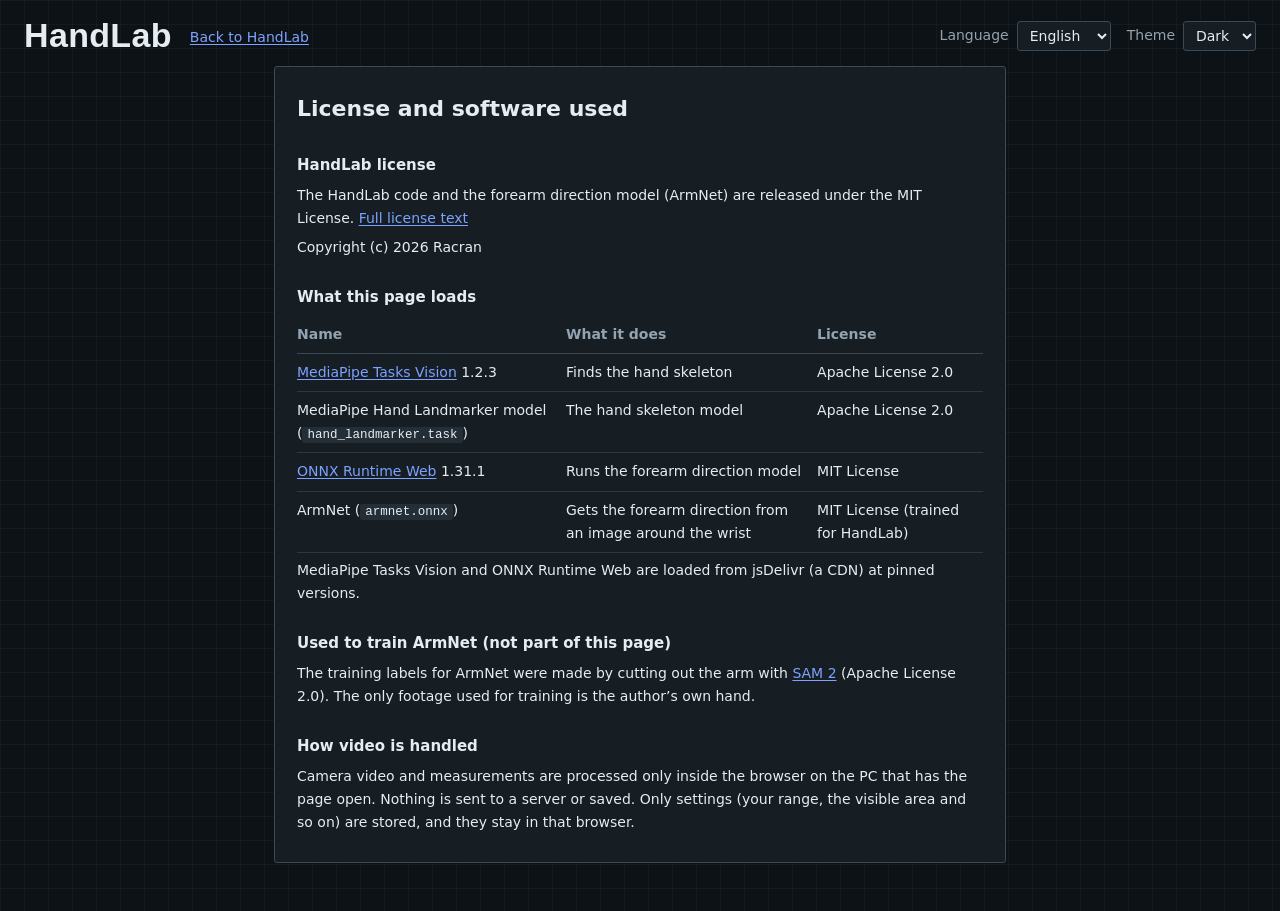
==== licenses.html @ e19c3f6b "Dark theme by default with a light option; fixed "Language" label Co-Authored-By: Claude Fable 5.2 <" ====
<!doctype html>
<html lang="en">
<head>
<meta charset="utf-8">
<meta name="viewport" content="width=device-width, initial-scale=1">
<title>HandLab — License and software used</title>
<link rel="icon" href="data:image/svg+xml,%3Csvg xmlns='http://www.w3.org/2000/svg' viewBox='0 0 32 32'%3E%3Crect width='32' height='32' rx='4' fill='%23f6f8f9'/%3E%3Cpath d='M5 24a11 11 0 0 1 22 0' fill='none' stroke='%2313232d' stroke-width='3'/%3E%3Cpath d='M16 24l6-13' stroke='%23d12f2a' stroke-width='3' stroke-linecap='round'/%3E%3Ccircle cx='16' cy='24' r='2.6' fill='%2313232d'/%3E%3C/svg%3E">
<script>try { document.documentElement.dataset.theme = (JSON.parse(localStorage.getItem("handlab.v1") || "{}").theme) || "dark"; } catch (e) { document.documentElement.dataset.theme = "dark"; }</script>
<link rel="stylesheet" href="style.css">
</head>
<body>
<header class="top">
  <div class="wordmark"><a href="./">HandLab</a></div>
  <p><a href="./" data-t="lic.back"></a></p>
  <div class="prefs">
    <label>Language <select id="langSel"></select></label>
    <label>Theme <select id="themeSel"><option value="dark">Dark</option><option value="light">Light</option></select></label>
  </div>
</header>

<main class="doc">
  <div class="sheet">
    <h1 data-t="lic.title"></h1>

    <h2 data-t="lic.mitTitle"></h2>
    <p id="mit"></p>
    <p>Copyright (c) 2026 Racran</p>

    <h2 data-t="lic.loads"></h2>
    <table>
      <tr><th data-t="lic.name"></th><th data-t="lic.role"></th><th data-t="lic.license"></th></tr>
      <tr>
        <td><a href="https://github.com/google-ai-edge/mediapipe" target="_blank" rel="noopener">MediaPipe Tasks Vision</a> 1.2.3</td>
        <td data-t="lic.r1"></td>
        <td>Apache License 2.0</td>
      </tr>
      <tr>
        <td><span data-t="lic.r2n"></span> (<code>hand_landmarker.task</code>)</td>
        <td data-t="lic.r2"></td>
        <td>Apache License 2.0</td>
      </tr>
      <tr>
        <td><a href="https://github.com/microsoft/onnxruntime" target="_blank" rel="noopener">ONNX Runtime Web</a> 1.31.1</td>
        <td data-t="lic.r3"></td>
        <td>MIT License</td>
      </tr>
      <tr>
        <td>ArmNet (<code>armnet.onnx</code>)</td>
        <td data-t="lic.r4"></td>
        <td data-t="lic.own"></td>
      </tr>
    </table>
    <p data-t="lic.cdn"></p>

    <h2 data-t="lic.trainTitle"></h2>
    <p id="train"></p>

    <h2 data-t="lic.privacyTitle"></h2>
    <p data-t="lic.privacy"></p>
  </div>
</main>

<script type="module">
import { loadSettings, saveSettings } from "./handlab.js";
import { LANGS, setLang, t, applyI18n } from "./i18n.js";

const $ = (id) => document.getElementById(id);
const settings = loadSettings();
function show() {
  applyI18n();
  document.title = "HandLab — " + t("lic.title");
  $("mit").innerHTML = t("lic.mit", { a: '<a href="LICENSE.txt">', z: "</a>" });
  $("train").innerHTML = t("lic.train", { a: '<a href="https://github.com/facebookresearch/sam2" target="_blank" rel="noopener">', z: "</a>" });
}
for (const [code, name] of Object.entries(LANGS)) { const o = document.createElement("option"); o.value = code; o.textContent = name; $("langSel").append(o); }
$("langSel").value = setLang(settings.lang);
$("langSel").onchange = (e) => { settings.lang = setLang(e.target.value); saveSettings(settings); show(); };
$("themeSel").value = settings.theme === "light" ? "light" : "dark";
$("themeSel").onchange = (e) => { settings.theme = e.target.value; document.documentElement.dataset.theme = settings.theme; saveSettings(settings); };
show();
</script>
</body>
</html>
---- style.css ----
/* HandLab の見た目。
   考え方：関節の角度を測る器具（ゴニオメーター）と、実験室の方眼紙。
   - 主役は半円の計器（テンション）ひとつ。ほかは静かにする
   - 色は 5 つ：台（方眼紙）、紙、インク、コバルト（操作できるもの）、赤（テンションが高い）
   - 数字と題字は Bahnschrift（Windows に入っている DIN 系の書体。計器の目盛りの字に近い）。本文は各言語のシステム書体 */
/* 既定は黒基調（夜の計器盤）。Theme を Light にすると、明るい紙の色になる */
:root {
  color-scheme: dark;
  --bench: #0d1216;   /* 台 */
  --sheet: #161d23;   /* 紙 */
  --ink: #e6edf2;     /* 字と、計器の線 */
  --soft: #93a3af;    /* 補足の字 */
  --rule: #2c3944;    /* 罫線 */
  --edge: #3b4a57;    /* 紙や部品の縁 */
  --blue: #7da2ff;    /* リンクと、選択の印 */
  --primary: #2f5fe6; /* 「次にやること」のボタン */
  --primary-hover: #416ff0;
  --hover: #212b34;   /* ボタンに乗ったとき */
  --code: #232e37;    /* コードの地 */
  --notice: #1b2740;  /* お知らせの地 */
  --cover: #0a0e11;   /* 始める前の映像の地 */
  --red: #ff5a52;     /* テンションが高い */
  --grid: rgba(255, 255, 255, .035);
}
:root[data-theme="light"] {
  color-scheme: light;
  --bench: #dce3e8;
  --sheet: #f6f8f9;
  --ink: #13232d;
  --soft: #55697a;
  --rule: #aebbc4;
  --edge: #13232d;
  --blue: #1d4ed8;
  --primary: #1d4ed8;
  --primary-hover: #1a43bb;
  --hover: #ffffff;
  --code: #e7ecef;
  --notice: #e9eef8;
  --cover: #13232d;
  --red: #d12f2a;
  --grid: rgba(19, 35, 45, .06);
}
:root {
  --num: Bahnschrift, "DIN Alternate", "Roboto Condensed", "Arial Narrow", sans-serif;
  --body: "Segoe UI", system-ui, sans-serif;
}
:lang(ja) { --body: "Yu Gothic UI", "Hiragino Sans", Meiryo, sans-serif; }
:lang(zh-Hans) { --body: "Microsoft YaHei UI", "PingFang SC", "Noto Sans SC", sans-serif; }
:lang(ko) { --body: "Malgun Gothic", "Apple SD Gothic Neo", "Noto Sans KR", sans-serif; }

* { box-sizing: border-box; }
body {
  margin: 0; color: var(--ink); font: 14px/1.65 var(--body);
  background-color: var(--bench);
  background-image: linear-gradient(var(--grid) 1px, transparent 1px), linear-gradient(90deg, var(--grid) 1px, transparent 1px);
  background-size: 24px 24px;
}
a { color: var(--blue); text-underline-offset: 2px; }
:focus-visible { outline: 2px solid var(--blue); outline-offset: 2px; }

/* 題字 */
.top { display: flex; align-items: flex-end; gap: 18px; padding: 18px 24px 14px; flex-wrap: wrap; }
.wordmark { font: 600 34px/1 var(--num); font-stretch: 80%; letter-spacing: .01em; margin: 0; }
.wordmark a { color: inherit; text-decoration: none; }
.top p { margin: 0 0 3px; color: var(--soft); flex: 1; min-width: 200px; }
.prefs { display: flex; align-items: center; gap: 16px; color: var(--soft); margin-bottom: 1px; flex-wrap: wrap; }
.prefs label { display: flex; align-items: center; gap: 8px; }

/* 操作するもの */
button, select, input[type=text] { font: inherit; color: var(--ink); background: var(--sheet); border: 1.5px solid var(--edge); border-radius: 3px; }
button { padding: 7px 14px; cursor: pointer; }
button:hover { background: var(--hover); }
button.primary { background: var(--primary); border-color: var(--primary); color: #fff; font-weight: 600; }
button.primary:hover { background: var(--primary-hover); }
button.big { padding: 13px 22px; font-size: 16px; }
button.wide { width: 100%; }
button:disabled { opacity: .5; cursor: default; }
select { padding: 5px 8px; min-width: 0; }
input[type=text] { padding: 6px 8px; min-width: 0; }
input[type=checkbox] { accent-color: var(--primary); width: 16px; height: 16px; margin: 0; }
code { font: 12.5px/1.5 Consolas, "Cascadia Mono", monospace; background: var(--code); padding: 1px 5px; border-radius: 2px; word-break: break-all; }

/* 配置：左に映像、右に 1 枚の紙（計器 → 手順 1・2・3） */
.bench { display: grid; grid-template-columns: minmax(0, 1fr) 372px; gap: 20px; padding: 0 24px 20px; align-items: start; }
.bench > div:first-child { position: sticky; top: 12px; }  /* 右の紙を下まで読んでも、映像は見えたままにする */
@media (max-width: 940px) { .bench { grid-template-columns: 1fr; } .bench > div:first-child { position: static; } }
.sheet { background: var(--sheet); border: 1.5px solid var(--edge); border-radius: 3px; }
.sheet > section { padding: 14px 16px 16px; border-top: 1.5px solid var(--edge); }
.sheet > section:first-child { border-top: 0; }
.step h2 { display: flex; align-items: center; gap: 10px; font-size: 15px; font-weight: 600; margin: 0 0 10px; }
.step h2 .n { font: 600 15px/1 var(--num); width: 24px; height: 24px; border: 1.5px solid var(--ink); border-radius: 50%;
  display: grid; place-items: center; flex: none; padding-top: 1px; }
.hint { color: var(--soft); font-size: 12.5px; margin: 8px 0 0; }
.rows { display: grid; grid-template-columns: auto 1fr; gap: 3px 12px; margin: 0; }
.rows dt { color: var(--soft); }
.rows dd { margin: 0; text-align: right; font-variant-numeric: tabular-nums; overflow-wrap: anywhere; }
.field { display: flex; align-items: center; justify-content: space-between; gap: 10px; margin-top: 10px; }
.check { display: flex; align-items: center; gap: 8px; margin-top: 10px; cursor: pointer; }
.gap { margin-top: 12px; }
.notice { border-left: 4px solid var(--blue); background: var(--notice); padding: 8px 12px; margin-top: 10px; }
.notice .hint { margin-top: 4px; }
.notice .buttons { display: flex; gap: 8px; margin-top: 10px; flex-wrap: wrap; }
.copyrow { display: flex; gap: 6px; margin-top: 6px; }
.copyrow input { flex: 1; font: 12.5px/1.4 Consolas, monospace; }
details { margin-top: 10px; border-top: 1px solid var(--rule); padding-top: 8px; }
summary { cursor: pointer; font-weight: 600; }
ol { margin: 6px 0 0; padding-left: 22px; }
ol li { margin: 3px 0; }

/* 計器（テンション） */
.dial svg { display: block; width: 100%; max-width: 340px; height: auto; margin: 0 auto; }
.dial .arc { fill: none; stroke: var(--ink); stroke-width: 3; }
.dial .arc.hot { stroke: var(--red); stroke-width: 7; }
.dial .tick { stroke: var(--ink); stroke-width: 1.5; }
.dial .tick.minor { stroke: var(--soft); stroke-width: 1; }
.dial text { font: 600 12px var(--num); fill: var(--soft); text-anchor: middle; }
.dial #needle { transform-origin: 120px 124px; }
.dial #needle line { stroke: var(--ink); stroke-width: 3; stroke-linecap: round; }
.dial #needle circle { fill: var(--ink); }
.dial #needle.idle { opacity: .3; }
.dial #needle.hot line { stroke: var(--red); }
.dial #needle.hot circle { fill: var(--red); }
@keyframes selftest { 0% { transform: rotate(0deg); } 35% { transform: rotate(-80deg); } 75% { transform: rotate(80deg); } 100% { transform: rotate(0deg); } }
@media (prefers-reduced-motion: no-preference) { .dial #needle.selftest { animation: selftest 1.5s cubic-bezier(.5, 0, .3, 1) .25s both; } }
.readout { display: flex; align-items: baseline; justify-content: center; gap: 6px; margin-top: 2px; }
.readout output { font: 600 56px/1 var(--num); font-stretch: 80%; font-variant-numeric: tabular-nums; min-width: 2.6ch; text-align: right; }
.readout .unit { font: 600 22px/1 var(--num); color: var(--soft); }
.readout.hot output { color: var(--red); }
.readout-label { text-align: center; color: var(--soft); margin: 2px 0 10px; }

/* 映像 */
#stage { position: relative; background: #000; border: 1.5px solid var(--edge); border-radius: 3px; overflow: hidden;
  aspect-ratio: var(--ar, 1.7778); margin: 0 auto; width: min(100%, calc(max(260px, 100vh - 150px) * var(--ar, 1.7778))); user-select: none; }
#view { display: block; width: 100%; height: 100%; }
#cover { position: absolute; inset: 0; display: flex; flex-direction: column; align-items: center; justify-content: center; gap: 16px;
  text-align: center; padding: 24px; background: var(--cover); color: #dbe4ea; }
#cover p { margin: 0; max-width: 540px; }
#notes .notice { margin-top: 12px; background: var(--sheet); border: 1.5px solid var(--edge); border-left: 4px solid var(--blue); border-radius: 3px; }
/* OBS に映す範囲の枠 */
#cropBox { position: absolute; display: none; outline: 2px solid #fff; box-shadow: 0 0 0 1px #000; cursor: move; touch-action: none; }
.dim { position: absolute; display: none; background: rgba(0, 0, 0, .6); pointer-events: none; }
#stage.edit #cropBox, #stage.edit .dim { display: block; }
#stage.edit { overflow: visible; }  /* 端にある角のつまみが切れないように */
.hd { position: absolute; background: #fff; border: 1px solid #000; border-radius: 2px; }
.hd:hover { background: var(--blue); }
.hd.l, .hd.r { width: 10px; height: 44px; top: calc(50% - 22px); cursor: ew-resize; }
.hd.t, .hd.b { height: 10px; width: 44px; left: calc(50% - 22px); cursor: ns-resize; }
.hd.l { left: -6px; } .hd.r { right: -6px; } .hd.t { top: -6px; } .hd.b { bottom: -6px; }
.hd.nw, .hd.ne, .hd.sw, .hd.se { width: 16px; height: 16px; }
.hd.nw { left: -9px; top: -9px; cursor: nwse-resize; } .hd.se { right: -9px; bottom: -9px; cursor: nwse-resize; }
.hd.ne { right: -9px; top: -9px; cursor: nesw-resize; } .hd.sw { left: -9px; bottom: -9px; cursor: nesw-resize; }

/* 下の欄 */
.foot { padding: 4px 24px 28px; color: var(--soft); font-size: 12.5px; }
.foot p { margin: 0 0 8px; max-width: 86ch; }
.foot ul { list-style: none; margin: 0; padding: 0; display: flex; flex-wrap: wrap; gap: 4px 24px; }

/* 文章のページ（ライセンス） */
.doc { max-width: 780px; margin: 0 auto; padding: 0 24px 48px; }
.doc .sheet { padding: 6px 22px 22px; }
.doc h1 { font-size: 22px; margin: 18px 0 4px; }
.doc h2 { font-size: 15px; margin: 26px 0 6px; }
.doc p { margin: 6px 0; }
.doc table { border-collapse: collapse; width: 100%; }
.doc th, .doc td { text-align: left; padding: 7px 12px 7px 0; border-bottom: 1px solid var(--rule); vertical-align: top; }
.doc th { color: var(--soft); font-weight: 600; border-bottom: 1.5px solid var(--edge); }
.doc pre { white-space: pre-wrap; font: 12.5px/1.6 Consolas, "Cascadia Mono", monospace; background: var(--code); padding: 12px 14px; border-radius: 2px; margin: 8px 0 0; }
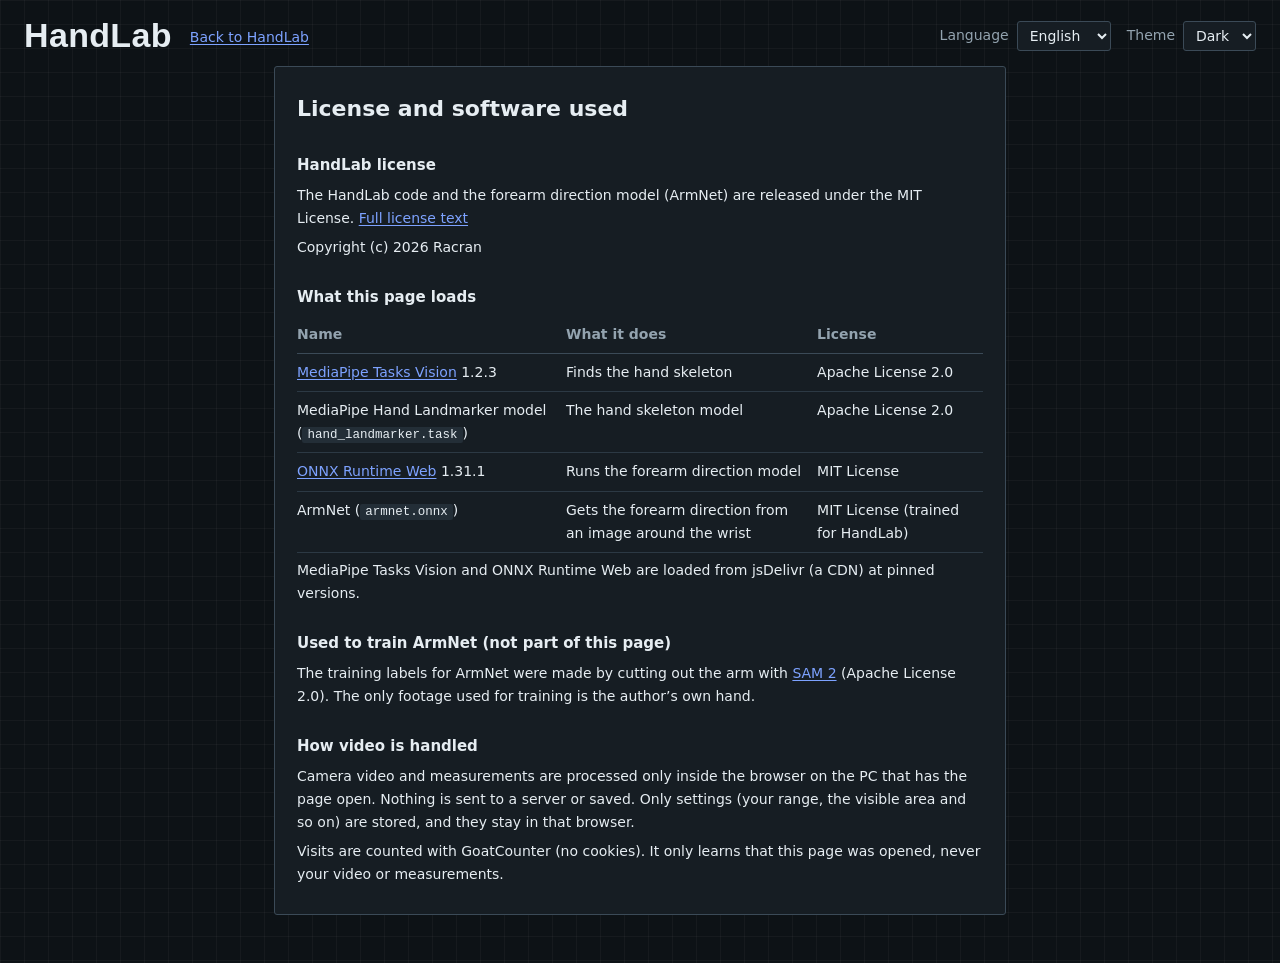
==== commit 4a79c4e6: "Count visits to the control page with GoatCounter (no cookies) Co-Authored-By: Claude Fable 5.2 <nor" ====
--- a/licenses.html
+++ b/licenses.html
@@ -57,6 +57,7 @@
 
     <h2 data-t="lic.privacyTitle"></h2>
     <p data-t="lic.privacy"></p>
+    <p data-t="privacy.count"></p>
   </div>
 </main>
 
